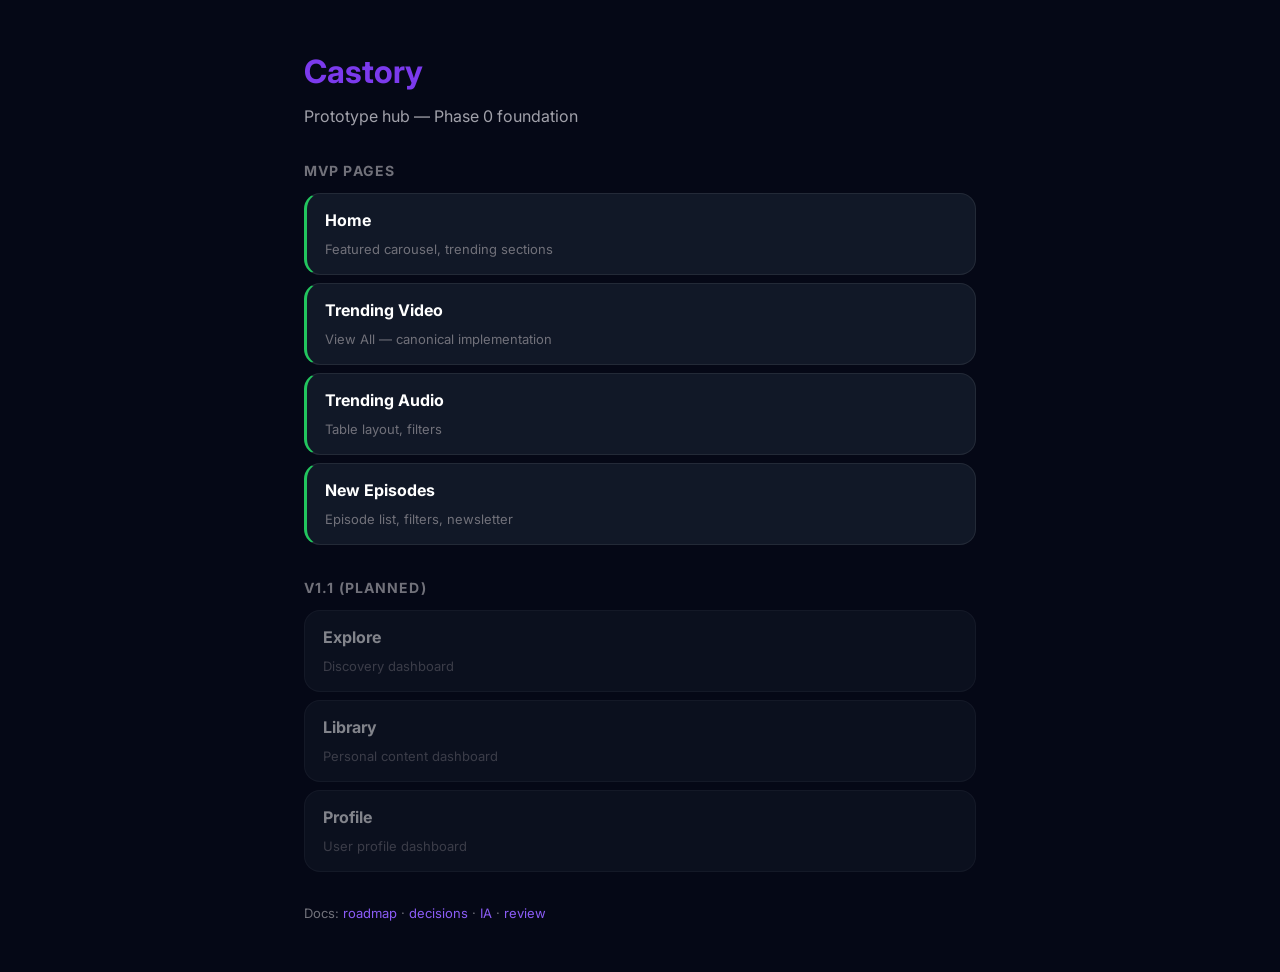
==== prototypes/index.html @ 073c4fdf "Start Castory Project" ====
<!DOCTYPE html>
<html lang="en">
<head>
  <meta charset="UTF-8">
  <meta name="viewport" content="width=device-width, initial-scale=1.0">
  <title>Castory — Prototype Hub</title>
  <link rel="preconnect" href="https://fonts.googleapis.com">
  <link href="https://fonts.googleapis.com/css2?family=Inter:wght@400;600;700&display=swap" rel="stylesheet">
  <link rel="stylesheet" href="shared/css/tokens.css">
  <link rel="stylesheet" href="shared/css/reset.css">
  <style>
    body { padding: 48px 24px; max-width: 720px; margin: 0 auto; }
    h1 { font-size: 32px; margin-bottom: 8px; color: var(--color-primary); }
    .subtitle { color: var(--color-text-secondary); margin-bottom: 32px; }
    section { margin-bottom: 32px; }
    h2 { font-size: 14px; text-transform: uppercase; letter-spacing: 0.08em; color: var(--color-text-muted); margin-bottom: 12px; }
    ul { display: flex; flex-direction: column; gap: 8px; }
    a {
      display: block;
      padding: 14px 18px;
      background: var(--color-card);
      border: 1px solid var(--color-border);
      border-radius: var(--radius-md);
      transition: var(--transition);
    }
    a:hover { border-color: var(--color-border-hover); transform: translateX(4px); }
    a strong { display: block; margin-bottom: 4px; }
    a span { font-size: 13px; color: var(--color-text-muted); }
    .done { border-left: 3px solid var(--color-success); }
    .pending { opacity: 0.5; pointer-events: none; }
    .archive { font-size: 13px; color: var(--color-text-muted); margin-top: 24px; }
    .archive a { display: inline; padding: 0; background: none; border: none; color: var(--color-primary-hover); }
  </style>
</head>
<body>
  <h1>Castory</h1>
  <p class="subtitle">Prototype hub — Phase 0 foundation</p>

  <section>
    <h2>MVP Pages</h2>
    <ul>
      <li><a class="done" href="home/index.html"><strong>Home</strong><span>Featured carousel, trending sections</span></a></li>
      <li><a class="done" href="trending-video/index.html"><strong>Trending Video</strong><span>View All — canonical implementation</span></a></li>
      <li><a class="done" href="trending-audio/index.html"><strong>Trending Audio</strong><span>Table layout, filters</span></a></li>
      <li><a class="done" href="new-episodes/index.html"><strong>New Episodes</strong><span>Episode list, filters, newsletter</span></a></li>
    </ul>
  </section>

  <section>
    <h2>v1.1 (Planned)</h2>
    <ul>
      <li><a class="pending" href="explore/index.html"><strong>Explore</strong><span>Discovery dashboard</span></a></li>
      <li><a class="pending" href="library/index.html"><strong>Library</strong><span>Personal content dashboard</span></a></li>
      <li><a class="pending" href="profile/index.html"><strong>Profile</strong><span>User profile dashboard</span></a></li>
    </ul>
  </section>

  <p class="archive">
    Docs: <a href="../docs/roadmap.md">roadmap</a> ·
    <a href="../docs/DECISIONS.md">decisions</a> ·
    <a href="../docs/IA.md">IA</a> ·
    <a href="../docs/review.md">review</a>
  </p>
</body>
</html>
---- prototypes/shared/css/tokens.css ----
/**
 * Castory Design Tokens
 * Phase 1 will populate full token set.
 * @see docs/DECISIONS.md
 */
:root {
  --color-bg-primary: #050816;
  --color-bg-secondary: #0B1020;
  --color-bg-sidebar: #070B18;
  --color-surface: #101828;
  --color-card: #111827;
  --color-primary: #7C3AED;
  --color-primary-hover: #8B5CF6;
  --color-secondary: #A855F7;
  --color-success: #22C55E;
  --color-info: #3B82F6;
  --color-text: #FFFFFF;
  --color-text-secondary: #A1A1AA;
  --color-text-muted: #71717A;
  --color-border: rgba(255, 255, 255, 0.08);
  --color-border-hover: rgba(124, 58, 237, 0.35);
  --sidebar-width: 260px;
  --right-panel-width: 320px;
  --radius-sm: 12px;
  --radius-md: 16px;
  --radius-lg: 20px;
  --radius-xl: 24px;
  --radius-full: 999px;
  --font-family: 'Inter', system-ui, sans-serif;
  --transition: 0.25s ease;
  --shadow-card: 0 10px 40px rgba(0, 0, 0, 0.4);
  --shadow-hover: 0 20px 60px rgba(124, 58, 237, 0.2);
}
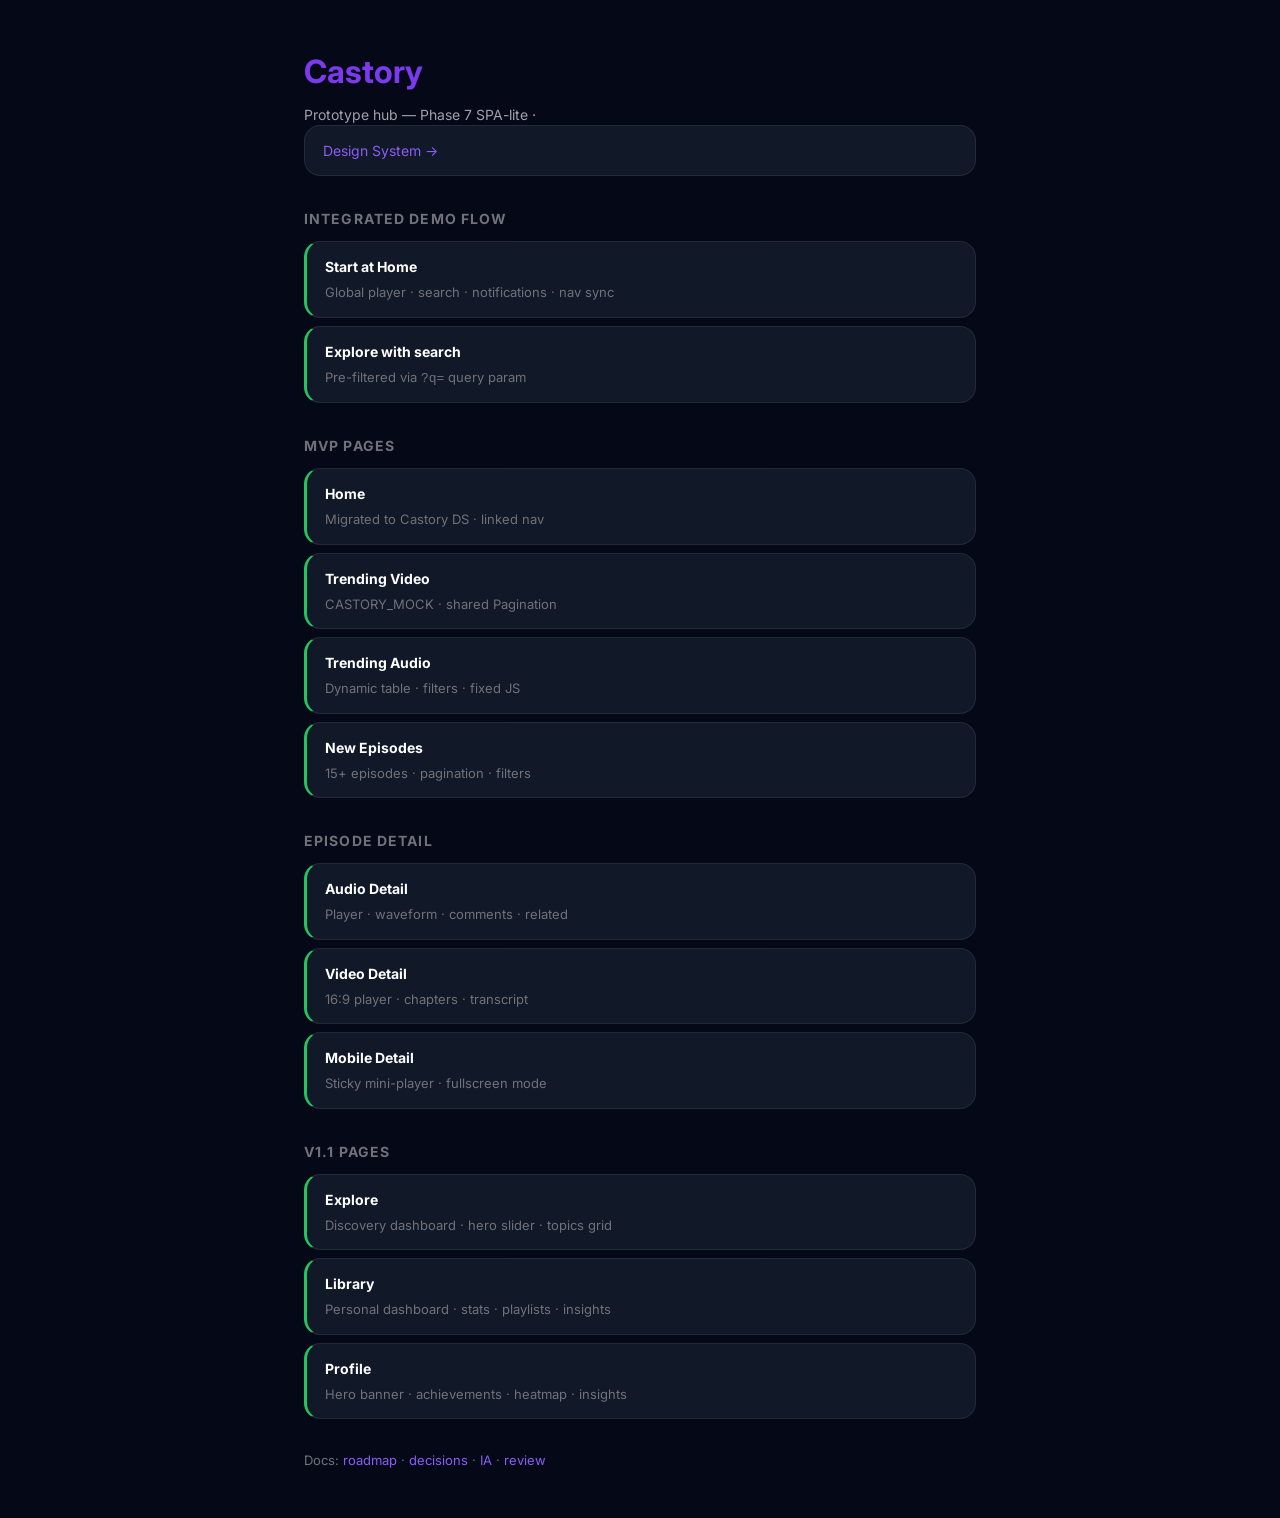
==== commit 1b4f77cd: "Phase 7 is ok" ====
--- a/prototypes/index.html
+++ b/prototypes/index.html
@@ -6,9 +6,8 @@
   <title>Castory — Prototype Hub</title>
   <link rel="preconnect" href="https://fonts.googleapis.com">
   <link href="https://fonts.googleapis.com/css2?family=Inter:wght@400;600;700&display=swap" rel="stylesheet">
-  <link rel="stylesheet" href="shared/css/tokens.css">
-  <link rel="stylesheet" href="shared/css/reset.css">
-  <style>
+<link rel="stylesheet" href="shared/css/castory.css">
+<style>
     body { padding: 48px 24px; max-width: 720px; margin: 0 auto; }
     h1 { font-size: 32px; margin-bottom: 8px; color: var(--color-primary); }
     .subtitle { color: var(--color-text-secondary); margin-bottom: 32px; }
@@ -34,24 +33,41 @@
 </head>
 <body>
   <h1>Castory</h1>
-  <p class="subtitle">Prototype hub — Phase 0 foundation</p>
+  <p class="subtitle">Prototype hub — Phase 7 SPA-lite · <a href="shared/preview.html" style="color:var(--color-primary-hover)">Design System →</a></p>
 
   <section>
-    <h2>MVP Pages</h2>
+    <h2>Integrated Demo Flow</h2>
     <ul>
-      <li><a class="done" href="home/index.html"><strong>Home</strong><span>Featured carousel, trending sections</span></a></li>
-      <li><a class="done" href="trending-video/index.html"><strong>Trending Video</strong><span>View All — canonical implementation</span></a></li>
-      <li><a class="done" href="trending-audio/index.html"><strong>Trending Audio</strong><span>Table layout, filters</span></a></li>
-      <li><a class="done" href="new-episodes/index.html"><strong>New Episodes</strong><span>Episode list, filters, newsletter</span></a></li>
+      <li><a class="done" href="home/index.html"><strong>Start at Home</strong><span>Global player · search · notifications · nav sync</span></a></li>
+      <li><a class="done" href="explore/index.html?q=podcast"><strong>Explore with search</strong><span>Pre-filtered via <code>?q=</code> query param</span></a></li>
+    </ul>
+  </section>
+
+    <section>
+      <h2>MVP Pages</h2>
+      <ul>
+        <li><a class="done" href="home/index.html"><strong>Home</strong><span>Migrated to Castory DS · linked nav</span></a></li>
+        <li><a class="done" href="trending-video/index.html"><strong>Trending Video</strong><span>CASTORY_MOCK · shared Pagination</span></a></li>
+        <li><a class="done" href="trending-audio/index.html"><strong>Trending Audio</strong><span>Dynamic table · filters · fixed JS</span></a></li>
+        <li><a class="done" href="new-episodes/index.html"><strong>New Episodes</strong><span>15+ episodes · pagination · filters</span></a></li>
+      </ul>
+    </section>
+
+  <section>
+    <h2>Episode Detail</h2>
+    <ul>
+      <li><a class="done" href="episode-detail/audio/index.html?id=14"><strong>Audio Detail</strong><span>Player · waveform · comments · related</span></a></li>
+      <li><a class="done" href="episode-detail/video/index.html?id=2"><strong>Video Detail</strong><span>16:9 player · chapters · transcript</span></a></li>
+      <li><a class="done" href="episode-detail/mobile/index.html?id=14"><strong>Mobile Detail</strong><span>Sticky mini-player · fullscreen mode</span></a></li>
     </ul>
   </section>
 
   <section>
-    <h2>v1.1 (Planned)</h2>
+    <h2>v1.1 Pages</h2>
     <ul>
-      <li><a class="pending" href="explore/index.html"><strong>Explore</strong><span>Discovery dashboard</span></a></li>
-      <li><a class="pending" href="library/index.html"><strong>Library</strong><span>Personal content dashboard</span></a></li>
-      <li><a class="pending" href="profile/index.html"><strong>Profile</strong><span>User profile dashboard</span></a></li>
+      <li><a class="done" href="explore/index.html"><strong>Explore</strong><span>Discovery dashboard · hero slider · topics grid</span></a></li>
+      <li><a class="done" href="library/index.html"><strong>Library</strong><span>Personal dashboard · stats · playlists · insights</span></a></li>
+      <li><a class="done" href="profile/index.html"><strong>Profile</strong><span>Hero banner · achievements · heatmap · insights</span></a></li>
     </ul>
   </section>
 
--- a/prototypes/shared/css/castory.css
+++ b/prototypes/shared/css/castory.css
@@ -0,0 +1,23 @@
+/**
+ * Castory Design System — single CSS bundle
+ *
+ * Usage in HTML:
+ *   <link rel="stylesheet" href="../shared/css/castory.css">
+ *
+ * @see docs/DESIGN-SYSTEM.md
+ */
+
+@import url('tokens.css');
+@import url('reset.css');
+@import url('utilities.css');
+@import url('layout.css');
+@import url('components/buttons.css');
+@import url('components/cards.css');
+@import url('components/forms.css');
+@import url('components/navigation.css');
+@import url('components/badges.css');
+@import url('components/player.css');
+@import url('components/pagination.css');
+@import url('components/tables.css');
+@import url('components/charts.css');
+@import url('components/global-shell.css');
